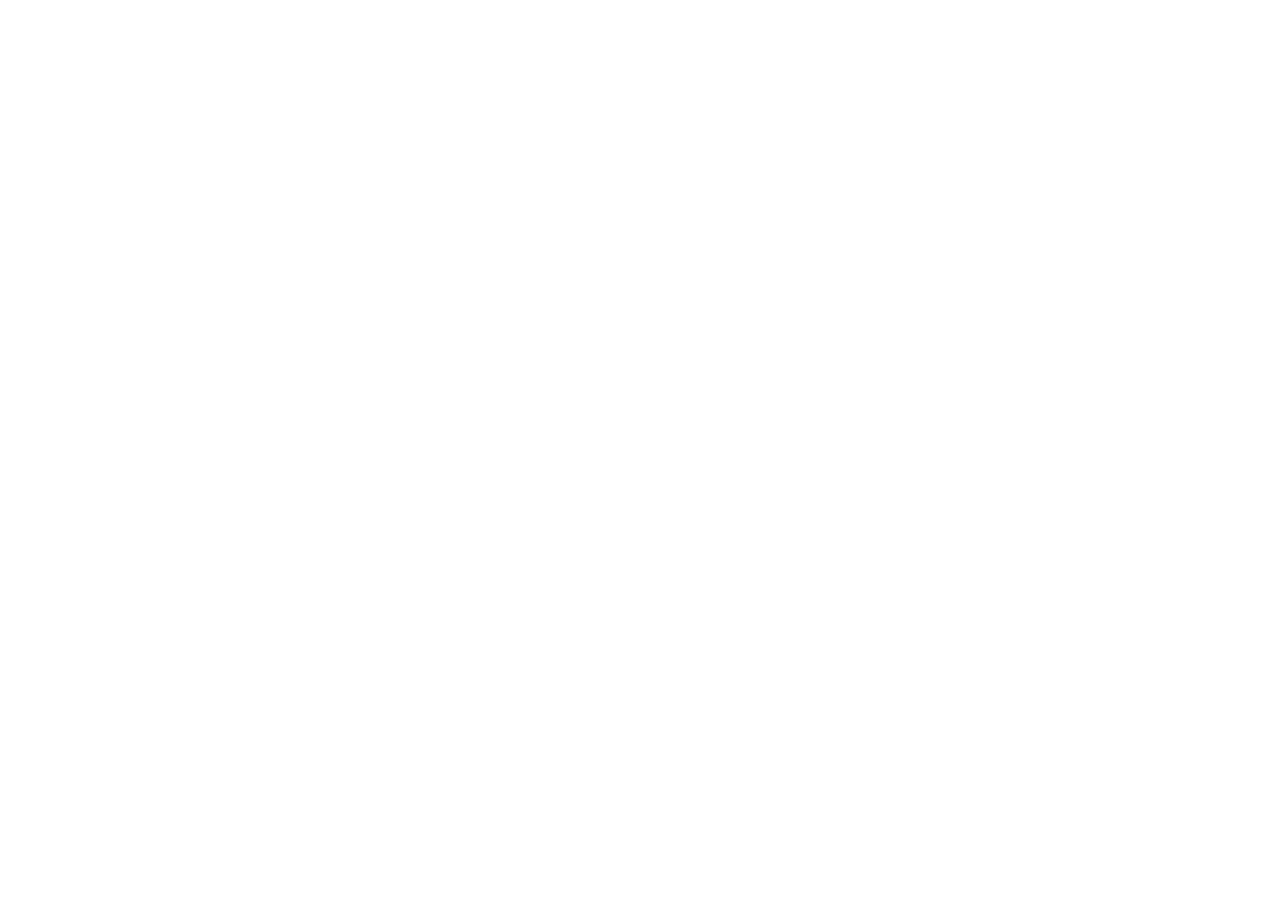
==== login.html @ 83baa015 "Arquivos iniciais" ====
<!DOCTYPE html>
<html lang="pt-br">
<head>
    <meta charset="UTF-8">
    <meta http-equiv="X-UA-Compatible" content="IE=edge">
    <meta name="viewport" content="width=device-width, initial-scale=1.0">
    <title>Document</title>
</head>
<body>
    
</body>
</html>
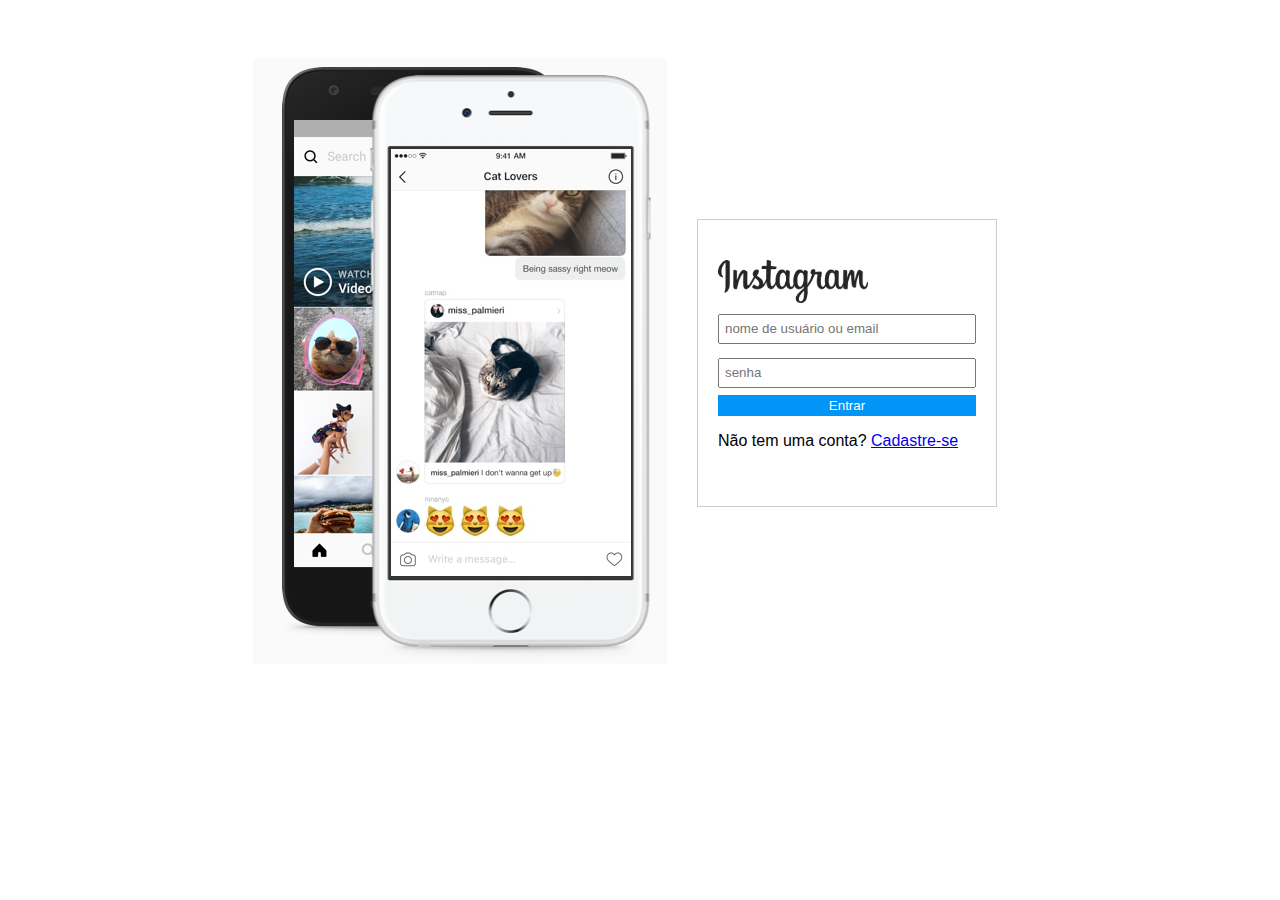
==== commit 5099470c: "Página de Login reconfigurada" ====
--- a/login.html
+++ b/login.html
@@ -4,9 +4,25 @@
     <meta charset="UTF-8">
     <meta http-equiv="X-UA-Compatible" content="IE=edge">
     <meta name="viewport" content="width=device-width, initial-scale=1.0">
-    <title>Document</title>
+    <link rel="stylesheet" href="./css/style.css">
+    <title>Login</title>
 </head>
 <body>
-    
+    <main>
+        <div class="banner">
+            <img src="img/banner-login.png" alt="Smartphones com instagram aberto.">
+        </div>
+        <div class="login">
+            <img src="img/logo.png" alt="Logo Instagram." class="logo">
+            <form>
+                <input type="email" name="email" id="email" placeholder="nome de usuário ou email">
+                <input type="password" name="senha" id="senha" placeholder="senha">
+                <button type="submit">Entrar</button>
+            </form>
+            <div class="cta-cadastro">
+            <p>Não tem uma conta? <a href="registro.html">Cadastre-se</a></p>
+            </div>
+        </div>    
+    </main>
 </body>
 </html>--- a/css/style.css
+++ b/css/style.css
@@ -0,0 +1,41 @@
+* {
+    box-sizing: border-box;
+}
+
+body {
+    font-family: Arial, Helvetica, sans-serif;
+}
+
+main {
+    display: flex;
+    justify-content: center;
+    align-items: center;
+    padding: 50px 0;
+}
+
+.logo {
+    width: 150px;
+}
+
+.login {
+    width: 300px;
+    border: 1px solid #ccc;
+    padding: 40px 20px;
+    margin: 30px;
+}
+
+.login form input {
+    width: 100%;
+    height: 30px;
+    margin: 7px 0;
+    padding: 5px;
+}
+
+.login form button {
+    background-color: #0095f6;
+    color: #fff;
+    padding: 3px 10px;
+    width: 100%;
+    border: none;
+
+}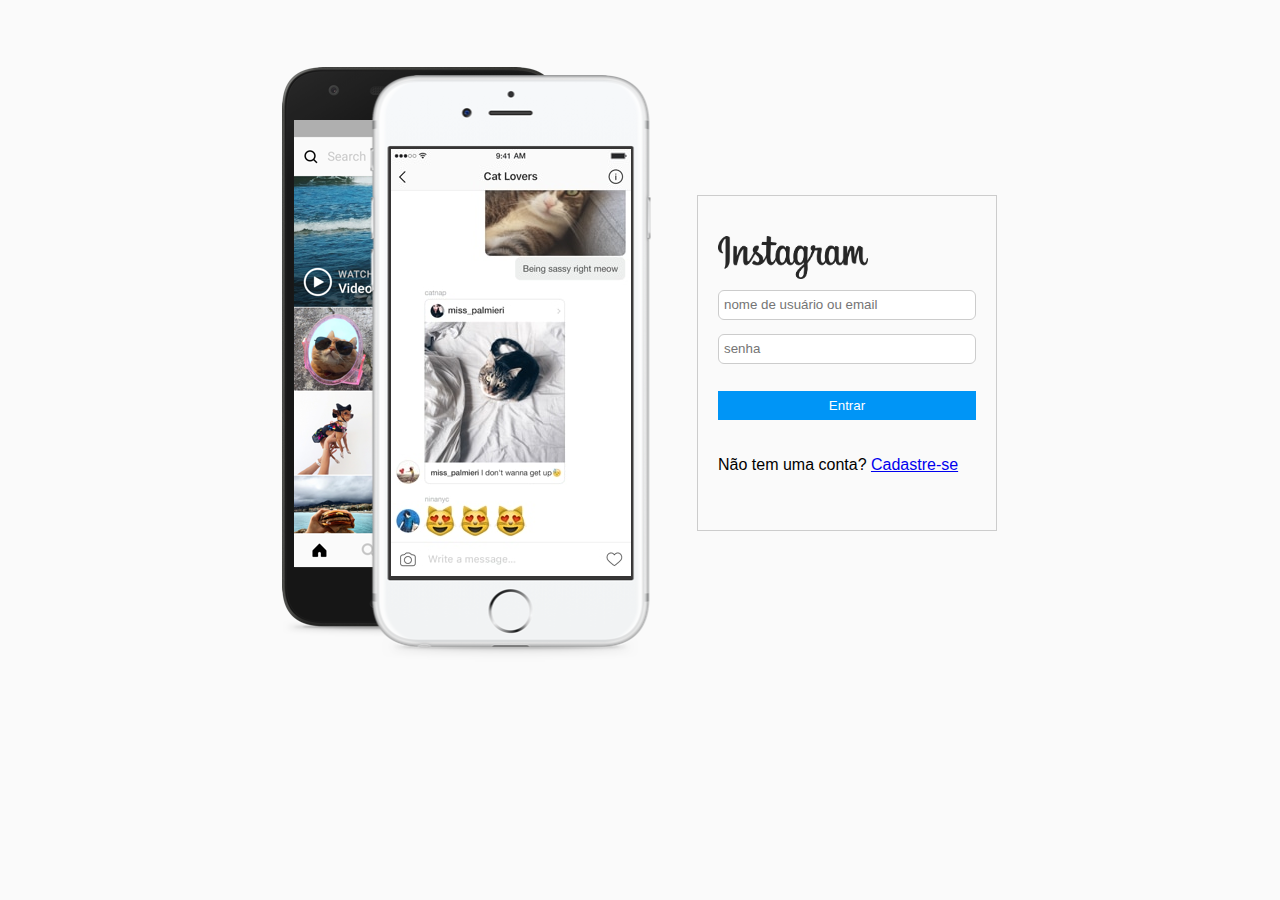
==== commit f1b8e7d6: "Melhorias no login" ====
--- a/login.html
+++ b/login.html
@@ -10,7 +10,7 @@
 <body>
     <main>
         <div class="banner">
-            <img src="img/banner-login.png" alt="Smartphones com instagram aberto.">
+            <img src="img/banner-login.png" alt="Amostra do Instagrm em smartphones.">
         </div>
         <div class="login">
             <img src="img/logo.png" alt="Logo Instagram." class="logo">
--- a/css/style.css
+++ b/css/style.css
@@ -4,6 +4,7 @@
 
 body {
     font-family: Arial, Helvetica, sans-serif;
+    background-color: #fafafa;
 }
 
 main {
@@ -29,13 +30,15 @@
     height: 30px;
     margin: 7px 0;
     padding: 5px;
+    border-radius: 6px;
+    border: 1px solid #ccc;
 }
 
 .login form button {
     background-color: #0095f6;
     color: #fff;
-    padding: 3px 10px;
+    padding: 7px 10px;
+    margin: 20px 0;
     width: 100%;
     border: none;
-
 }